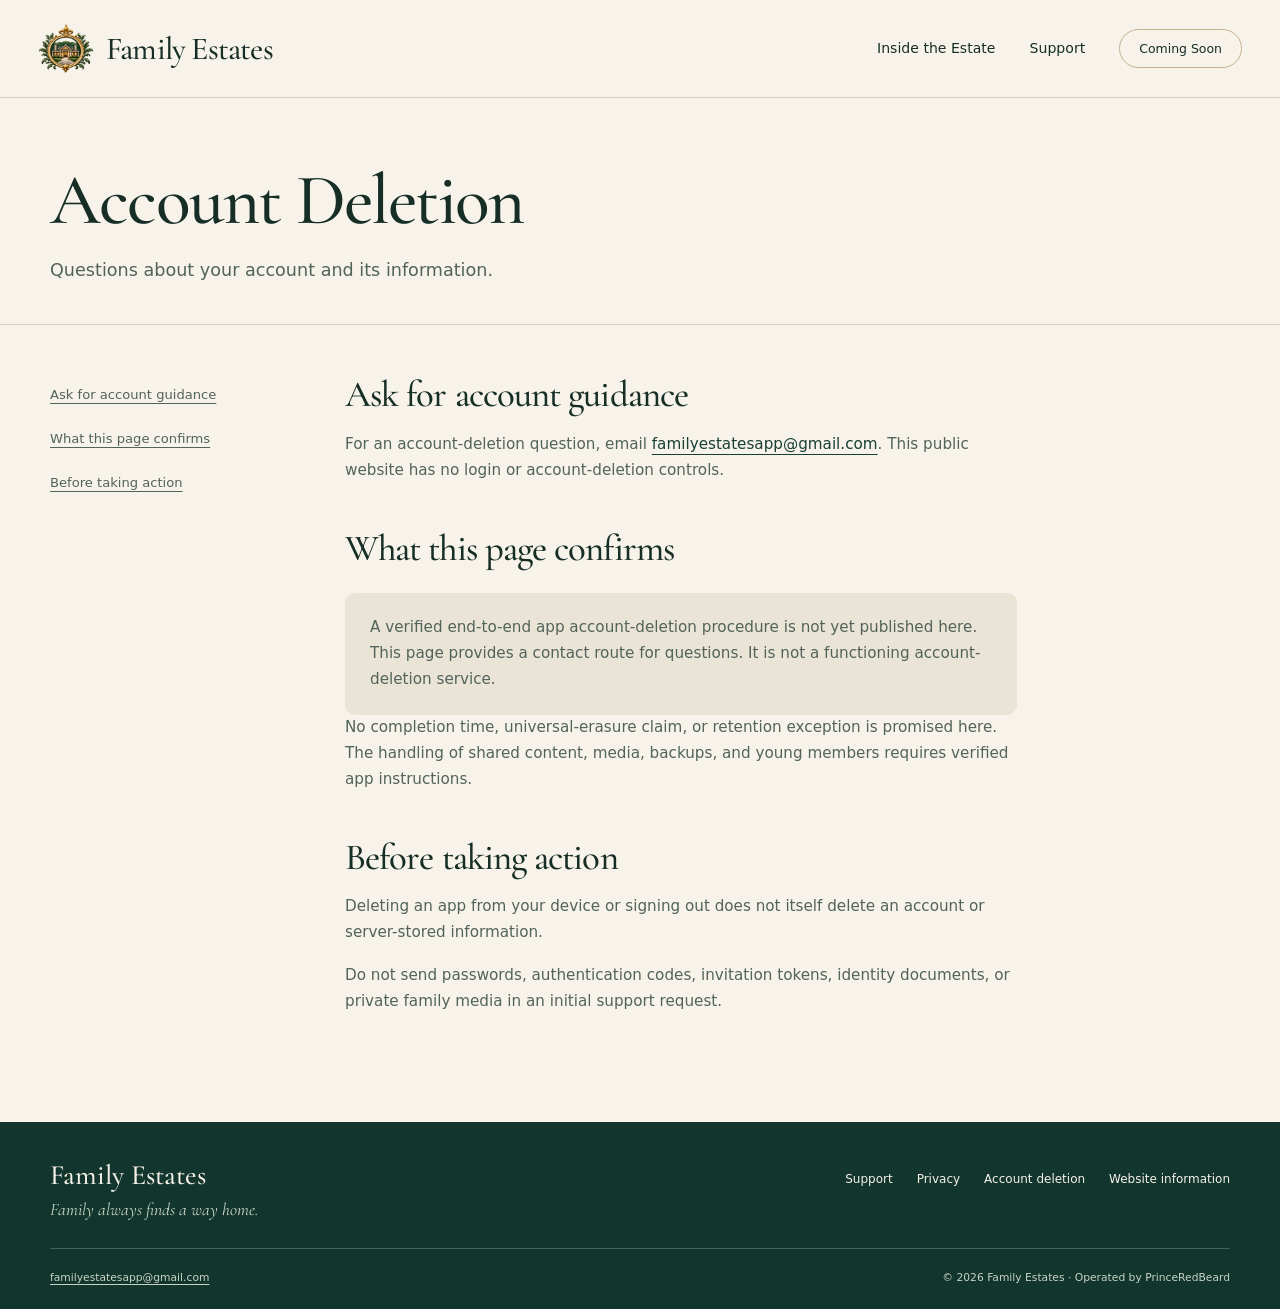
==== docs/account-deletion/index.html @ a688ab06 "Publish Family Estates public website" ====
<!doctype html>
<html lang="en">
<head>
<meta charset="utf-8"><meta name="viewport" content="width=device-width,initial-scale=1">
<title>Account Deletion · Family Estates</title>
<meta name="description" content="Questions about your account and its information."><meta name="theme-color" content="#173f35">
<meta property="og:title" content="Account Deletion · Family Estates"><meta property="og:description" content="Questions about your account and its information."><meta property="og:type" content="website"><meta property="og:url" content="https://davidryckman.github.io/family-estates-site/account-deletion/">
<meta property="og:image" content="https://davidryckman.github.io/family-estates-site/assets/family-estates-neighborhood.webp">
<link rel="canonical" href="https://davidryckman.github.io/family-estates-site/account-deletion/"><link rel="icon" href="../assets/family-estates-icon.webp" type="image/webp">
<link rel="stylesheet" href="../assets/css/site.css">
</head>
<body><a class="skip-link" href="#main">Skip to content</a>
<header class="site-header"><div class="header-inner">
<a class="brand" href="../index.html" aria-label="Family Estates home"><img src="../assets/family-estates-emblem.webp" alt="" width="56" height="50"><span>Family Estates</span></a>
<nav class="main-nav" aria-label="Main navigation"><a href="../index.html#inside">Inside the Estate</a><a href="../support/">Support</a><span class="header-status">Coming Soon</span></nav>
<details class="mobile-menu"><summary>Menu <span aria-hidden="true">+</span></summary><nav aria-label="Mobile navigation"><a href="../index.html#inside">Inside the Estate</a><a href="../support/">Support</a><a href="../privacy/">Privacy</a><a href="../account-deletion/">Account deletion</a></nav></details>
</div></header>
<main id="main"><header class="content-header"><div class="wrap"><h1>Account Deletion</h1><p>Questions about your account and its information.</p></div></header><div class="wrap content-layout"><nav class="page-toc" aria-label="On this page"><a href="#contact">Ask for account guidance</a><a href="#scope">What this page confirms</a><a href="#before">Before taking action</a></nav><article class="page-copy"><section id="contact"><h2>Ask for account guidance</h2><p>For an account-deletion question, email <a href="mailto:familyestatesapp@gmail.com">familyestatesapp@gmail.com</a>. This public website has no login or account-deletion controls.</p></section><section id="scope"><h2>What this page confirms</h2><div class="notice"><p>A verified end-to-end app account-deletion procedure is not yet published here. This page provides a contact route for questions. It is not a functioning account-deletion service.</p></div><p>No completion time, universal-erasure claim, or retention exception is promised here. The handling of shared content, media, backups, and young members requires verified app instructions.</p></section><section id="before"><h2>Before taking action</h2><p>Deleting an app from your device or signing out does not itself delete an account or server-stored information.</p><p>Do not send passwords, authentication codes, invitation tokens, identity documents, or private family media in an initial support request.</p></section></article></div></main>
<footer class="site-footer"><div class="wrap footer-top"><div><a class="footer-brand" href="../index.html">Family Estates</a><p>Family always finds a way home.</p></div><nav class="footer-nav" aria-label="Footer navigation"><a href="../support/">Support</a><a href="../privacy/">Privacy</a><a href="../account-deletion/">Account deletion</a><a href="../terms/">Website information</a></nav></div><div class="wrap footer-bottom"><a href="mailto:familyestatesapp@gmail.com">familyestatesapp@gmail.com</a><p>© 2026 Family Estates · Operated by PrinceRedBeard</p></div></footer>
</body></html>
---- docs/assets/css/site.css ----
@charset "UTF-8";
@font-face{font-family:'Cormorant Garamond';src:url('../fonts/CormorantGaramond.woff') format('woff');font-style:normal;font-weight:300 700;font-display:swap}
@font-face{font-family:'Cormorant Garamond';src:url('../fonts/CormorantGaramond-Italic.woff') format('woff');font-style:italic;font-weight:300 700;font-display:swap}
:root{--paper:#f7f3eb;--surface:#fffcf7;--forest:#173f35;--ink:#172e27;--muted:#52635a;--gold:#906b2f;--line:#d8ccba;--serif:'Cormorant Garamond',Georgia,serif;--sans:system-ui,-apple-system,BlinkMacSystemFont,'Segoe UI',sans-serif;--shadow:0 28px 60px rgb(22 43 34 / .18)}
*{box-sizing:border-box}html{scroll-behavior:smooth;scroll-padding-top:32px;scrollbar-color:var(--gold) var(--paper)}body{margin:0;color:var(--ink);background:var(--paper);font:1rem/1.7 var(--sans);text-rendering:optimizeLegibility}::selection{background:#e2cda6;color:var(--ink)}h1,h2,h3,p,figure{margin:0}h1,h2,h3{font-family:var(--serif);font-weight:500;letter-spacing:-.025em;line-height:1.08;text-wrap:balance}h1{font-size:clamp(4rem,6.7vw,6rem)}h2{font-size:clamp(2.8rem,4.1vw,4rem)}h3{font-size:2rem}h1 em,h2 em{font-weight:400}a{color:inherit;text-underline-offset:.3em;text-decoration-thickness:1px}a:hover{text-decoration-thickness:2px}a,button,summary{-webkit-tap-highlight-color:#d9c39d80}:focus-visible{outline:3px solid var(--gold);outline-offset:5px}img{max-width:100%;height:auto;display:block}button,summary{font:inherit}button,a{touch-action:manipulation}.wrap{width:min(1180px,calc(100% - 56px));margin:auto}.skip-link{position:absolute;z-index:100;top:12px;left:20px;transform:translateY(-160%);padding:12px 20px;background:var(--forest);color:white}.skip-link:focus{transform:none}.site-header{border-bottom:1px solid var(--line);background:var(--paper)}.header-inner{max-width:1340px;min-height:97px;padding:14px 38px;margin:auto;display:flex;align-items:center;justify-content:space-between;gap:24px}.brand{display:flex;align-items:center;gap:12px;text-decoration:none;font:500 2rem/1.1 var(--serif);letter-spacing:-.025em;white-space:nowrap}.brand img{width:56px;height:50px;object-fit:contain}.main-nav{display:flex;align-items:center;gap:34px;font-size:.88rem}.main-nav a{display:flex;align-items:center;min-height:44px;text-decoration:none}.main-nav a:hover{text-decoration:underline}.header-status{border:1px solid #c5b291;border-radius:30px;padding:8px 19px;font-size:.78rem;white-space:nowrap}.mobile-menu{display:none}.welcome{padding:55px 0 0}.welcome-layout{display:grid;grid-template-columns:1.1fr .9fr;align-items:center;gap:68px;padding-bottom:46px}.welcome-copy{padding:10px 0}.hero-emblem{width:118px;height:auto;margin-bottom:23px}.welcome-copy h1{margin-bottom:16px}.hero-tagline{font:400 clamp(1.75rem,2.4vw,2.3rem)/1.2 var(--serif);color:var(--forest);margin-bottom:26px}.hero-tagline em{font-size:1.12em}.hero-intro{color:var(--muted);font-size:1rem;max-width:45ch;line-height:1.8}.welcome-actions{display:flex;align-items:center;gap:27px;margin:30px 0 17px}.button{display:inline-flex;align-items:center;justify-content:center;min-height:52px;padding:13px 32px;border:0;border-radius:7px;color:var(--surface);background:var(--forest);font:.9rem/1.4 var(--sans);font-weight:600;text-decoration:none}.button:disabled{opacity:1;cursor:default}.button:not(:disabled):hover{background:#28594b}.text-link{display:inline-flex;align-items:center;gap:20px;min-height:44px;font-size:.9rem;text-decoration:none;border-bottom:1px solid var(--gold);line-height:1.5}.text-link svg{width:18px;height:18px;fill:none;stroke:currentColor;stroke-width:1.4;flex:none}.text-link:hover{color:var(--forest);border-bottom-width:2px}.availability{font-size:.75rem;color:var(--muted)}.welcome-preview{position:relative;justify-self:center}.phone-frame{width:276px;border:8px solid #20382e;border-radius:42px;overflow:hidden;box-shadow:var(--shadow);background:#20382e;transform:rotate(3deg)}.phone-frame img{width:100%;height:auto}.welcome-preview figcaption{font-size:.65rem;color:var(--muted);text-align:center;margin-top:22px}.brand-promise{border-top:1px solid var(--line);padding:24px 0;display:flex;align-items:center;justify-content:center;gap:26px}.brand-promise p{font:500 1rem/1.5 var(--serif);letter-spacing:.1em;text-transform:uppercase;text-align:center}.brand-promise span{height:1px;width:64px;background:#b59b6c}.estate-section{padding:85px 0 70px;background:var(--surface);border-top:1px solid var(--line)}.estate-heading{display:grid;grid-template-columns:1.1fr .9fr;gap:75px;align-items:end;margin-bottom:38px}.estate-heading p{max-width:44ch;color:var(--muted);padding-bottom:4px}.estate-scene img{width:100%;aspect-ratio:2.4;object-fit:cover;object-position:center 57%;border-radius:12px}.estate-scene figcaption{font-size:.71rem;color:var(--muted);margin-top:11px}.family-life{padding:90px 0 100px}.family-life-layout{display:grid;grid-template-columns:1.1fr 1fr;gap:100px}.family-life-intro>p{max-width:41ch;color:var(--muted);margin-top:22px}.memory-pair{position:relative;margin-top:34px;padding:0 53px 58px 0}.memory-main{background:var(--surface);padding:10px 10px 15px;box-shadow:0 10px 28px rgb(22 43 34/.1);transform:rotate(-3deg)}.memory-main img{width:100%;aspect-ratio:1.5;object-fit:cover}.memory-main figcaption{font:italic 1.1rem/1.2 var(--serif);padding:14px 4px 0;max-width:68%;text-align:left}.memory-small{position:absolute;right:0;bottom:0;width:42%;border:7px solid var(--surface);box-shadow:0 10px 25px rgb(22 43 34/.15);transform:rotate(7deg)}.memory-small img{aspect-ratio:1.04;object-fit:cover}.family-life-intro>.image-note{font-size:.7rem;margin-top:22px}.feature-list article{padding:27px 0;border-top:1px solid var(--line)}.feature-list article:first-child{padding-top:0;border-top:0}.feature-list h3{font-size:2.1rem;margin-bottom:9px}.feature-list article p{font-size:.92rem;color:var(--muted);line-height:1.8;max-width:43ch}.feature-note{border-top:1px solid var(--line);padding-top:21px;color:var(--muted);font-size:.72rem}.estate-preview-section{padding:88px 0;background:#e9e5d9}.estate-preview-layout{display:grid;grid-template-columns:1fr 1fr;align-items:center;gap:110px}.sample-app{background:var(--surface);border-radius:16px;overflow:hidden;box-shadow:0 16px 40px rgb(22 43 34/.12)}.sample-top{display:flex;align-items:center;gap:8px;padding:15px 20px;font:600 1.3rem var(--serif)}.sample-top img{width:34px}.sample-label{margin-left:auto;font:.6rem var(--sans);color:var(--muted)}.sample-banner{width:100%;aspect-ratio:3.5;object-fit:cover;object-position:center 62%}.sample-body{padding:22px 25px}.sample-body h3{font-size:2rem}.sample-subtitle{font:italic 1.1rem var(--serif);color:var(--muted);margin:4px 0 21px}.sample-post{display:flex;gap:11px;align-items:center}.avatar{display:grid;place-items:center;flex:none;width:34px;height:34px;border-radius:50%;background:#d9e1d6;color:var(--forest);font:600 .9rem var(--serif)}.sample-post strong{font-size:.75rem}.sample-post p{font-size:.72rem;color:var(--muted);line-height:1.5;margin-top:3px}.sample-photo{width:100%;aspect-ratio:2.2;object-fit:cover;margin:14px 0;border-radius:8px}.sample-reply{display:flex;gap:10px;align-items:center;font-size:.7rem;line-height:1.5}.second{background:#e9ddc9}.sample-reply strong{font-size:.7rem}.close-copy h2{margin-bottom:28px}.close-copy p{color:var(--muted);margin-bottom:20px;max-width:43ch}.close-copy .text-link{margin-top:8px}.closing{background:var(--forest);color:var(--surface);padding:65px 0;text-align:center}.closing img{width:96px;margin:0 auto 26px}.closing h2{font-size:clamp(2.5rem,4vw,3.7rem);line-height:1.15;margin-bottom:26px}.light-button{background:#efe3ce;color:var(--forest)}.closing p{font-size:.75rem;color:#e1e5d9;margin-top:20px}.site-footer{background:#12362d;color:#f5f1e8;padding:36px 0 22px}.footer-top{display:flex;justify-content:space-between;gap:40px}.footer-brand{font:500 1.75rem var(--serif);text-decoration:none}.footer-top p{font:italic 1.1rem var(--serif);color:#c8d3c5;margin-top:7px}.footer-nav{display:flex;flex-wrap:wrap;align-content:start;gap:4px 24px;max-width:520px}.footer-nav a{display:flex;align-items:center;min-height:44px;font-size:.75rem;text-decoration:none}.footer-nav a:hover{text-decoration:underline}.footer-bottom{border-top:1px solid #456358;margin-top:28px;padding-top:20px;display:flex;justify-content:space-between;gap:20px;font-size:.67rem;color:#c8d3c5}.footer-bottom a{overflow-wrap:anywhere}.site-footer :focus-visible,.closing :focus-visible{outline-color:#e9d5b1}.content-header{padding:64px 0 38px;border-bottom:1px solid var(--line)}.content-header h1{font-size:clamp(3.1rem,5.6vw,5rem);margin-bottom:17px}.content-header p{color:var(--muted);font-size:1.1rem}.content-layout{display:grid;grid-template-columns:220px minmax(0,1fr);gap:75px;padding:50px 0 90px}.page-toc{position:sticky;top:28px;align-self:start}.page-toc a{display:block;font-size:.82rem;min-height:44px;padding:9px 0;color:var(--muted)}.page-copy{max-width:66ch;min-width:0}.page-copy section+section{margin-top:45px}.page-copy h2{font-size:2.3rem;margin-bottom:17px}.page-copy p{margin-bottom:17px;overflow-wrap:anywhere;color:var(--muted);font-size:.95rem}.page-copy a{color:var(--forest)}.notice{padding:22px 25px;background:#eae4d7;border-radius:10px;margin-top:25px}.notice p:last-child{margin-bottom:0}.error-page{min-height:62vh;padding:85px 0}.error-page h1{font-size:4rem;margin-bottom:25px}.error-page p{margin-bottom:30px}.error-page .text-link{margin-left:25px}
@media(min-width:1000px) and (prefers-reduced-motion:no-preference){.phone-frame{animation:arrive .9s cubic-bezier(.16,1,.3,1) both}@keyframes arrive{from{transform:translateY(15px) rotate(0deg);}to{transform:translateY(0) rotate(3deg);}}}
@media(max-width:1050px){.welcome-layout{gap:35px}.estate-heading{gap:45px}.family-life-layout{gap:60px}.estate-preview-layout{gap:55px}.footer-nav{max-width:400px}.brand{font-size:1.75rem}.main-nav{gap:22px}}
@media(max-width:800px){.wrap{width:calc(100% - 44px)}.header-inner{min-height:80px;padding:12px 22px;gap:16px}.brand{font-size:1.65rem;gap:8px}.brand img{width:43px;height:39px}.main-nav{display:none}.mobile-menu{display:block;position:relative;font-size:.8rem}.mobile-menu summary{cursor:pointer;list-style:none;min-height:44px;padding:10px 0 10px 12px}.mobile-menu summary::-webkit-details-marker{display:none}.mobile-menu summary span{display:inline-block;margin-left:10px;font-size:1rem}.mobile-menu[open] summary span{transform:rotate(45deg)}.mobile-menu nav{position:absolute;z-index:20;right:0;top:53px;width:220px;background:var(--surface);padding:14px 20px;box-shadow:0 12px 25px rgb(22 43 34/.18);border-radius:8px}.mobile-menu nav a{display:block;padding:10px 0;min-height:44px;text-decoration:none}.welcome{padding-top:35px}.welcome-layout{grid-template-columns:1fr;gap:35px;padding-bottom:30px}.welcome-copy{text-align:center;padding:0}.hero-emblem{width:90px;margin:0 auto 18px}.welcome-copy h1{font-size:clamp(2.9rem,14vw,3.55rem);margin-bottom:14px}.hero-tagline{font-size:1.85rem;margin-bottom:22px}.hero-intro{max-width:44ch;margin:auto;font-size:.93rem}.welcome-actions{justify-content:center;gap:25px;margin:25px 0 16px}.availability{font-size:.7rem}.phone-frame{width:245px;border-radius:36px;transform:rotate(2deg)}.welcome-preview figcaption{font-size:.62rem;margin-top:19px}.brand-promise{padding:23px 0;gap:15px}.brand-promise p{font-size:.77rem;letter-spacing:.07em}.brand-promise span{width:26px;flex:none}.estate-section{padding:50px 0 43px}.estate-heading{grid-template-columns:1fr;gap:22px;margin-bottom:28px}.estate-heading h2{font-size:2.9rem}.estate-heading p{font-size:.94rem;max-width:48ch}.estate-scene img{aspect-ratio:1.4;object-position:center 60%}.estate-scene figcaption{font-size:.65rem;line-height:1.6}.family-life{padding:55px 0}.family-life-layout{grid-template-columns:1fr;gap:45px}.family-life-intro h2{font-size:2.9rem}.family-life-intro>p{font-size:.93rem;max-width:45ch}.memory-pair{max-width:480px;margin:30px auto 0;padding-right:45px;padding-bottom:55px}.family-life-intro>.image-note{font-size:.65rem;text-align:center;margin-top:20px}.feature-list article{padding:22px 0}.feature-list article:first-child{padding-top:22px;border-top:1px solid var(--line)}.feature-list h3{font-size:2rem}.feature-list article p{max-width:55ch}.estate-preview-section{padding:48px 0}.estate-preview-layout{grid-template-columns:1fr;gap:40px}.sample-app{max-width:480px;width:100%;margin:auto}.sample-top{padding:13px 16px}.sample-body{padding:20px}.sample-label{font-size:.58rem}.sample-body h3{font-size:1.9rem}.close-copy h2{font-size:2.9rem;margin-bottom:23px}.close-copy p{font-size:.93rem;max-width:50ch}.close-copy .text-link{font-size:.82rem;gap:14px}.closing{padding:50px 0}.closing img{width:80px}.closing h2{font-size:2.7rem}.footer-top{display:block}.footer-nav{margin-top:22px;gap:0 22px;max-width:none}.footer-bottom{display:block;margin-top:20px}.footer-bottom p{margin-top:14px;line-height:1.7}.site-footer{padding-top:29px}.content-header{padding:45px 0 28px}.content-header h1{font-size:3.4rem}.content-header p{font-size:1rem}.content-layout{display:block;padding:25px 0 60px}.page-toc{position:static;border-bottom:1px solid var(--line);padding-bottom:20px;margin-bottom:30px;display:flex;flex-wrap:wrap;gap:0 20px}.page-toc a{font-size:.8rem}.page-copy h2{font-size:2.1rem}.page-copy p{font-size:.93rem}.page-copy section+section{margin-top:32px}.notice{padding:19px}.error-page .text-link{margin-left:0;margin-top:20px;display:table}.error-page h1{font-size:3.2rem}}
@media(max-width:380px){.wrap{width:calc(100% - 36px)}.header-inner{padding-inline:18px}.brand{font-size:1.45rem}.brand img{width:36px}.welcome-copy h1{font-size:2.9rem}.hero-tagline{font-size:1.65rem}.welcome-actions{gap:20px}.button{padding:13px 24px}.brand-promise{gap:10px}.brand-promise p{font-size:.68rem}.brand-promise span{width:19px}.estate-heading h2,.family-life-intro h2,.close-copy h2{font-size:2.6rem}.sample-top{gap:5px;font-size:1.1rem}.sample-label{font-size:.52rem}.sample-top img{width:28px}.sample-body{padding:17px}.sample-post{gap:8px}.sample-post strong{font-size:.7rem}.closing h2{font-size:2.4rem}}
@media(prefers-reduced-motion:reduce){html{scroll-behavior:auto}*,*:before,*:after{animation:none!important;transition:none!important}}
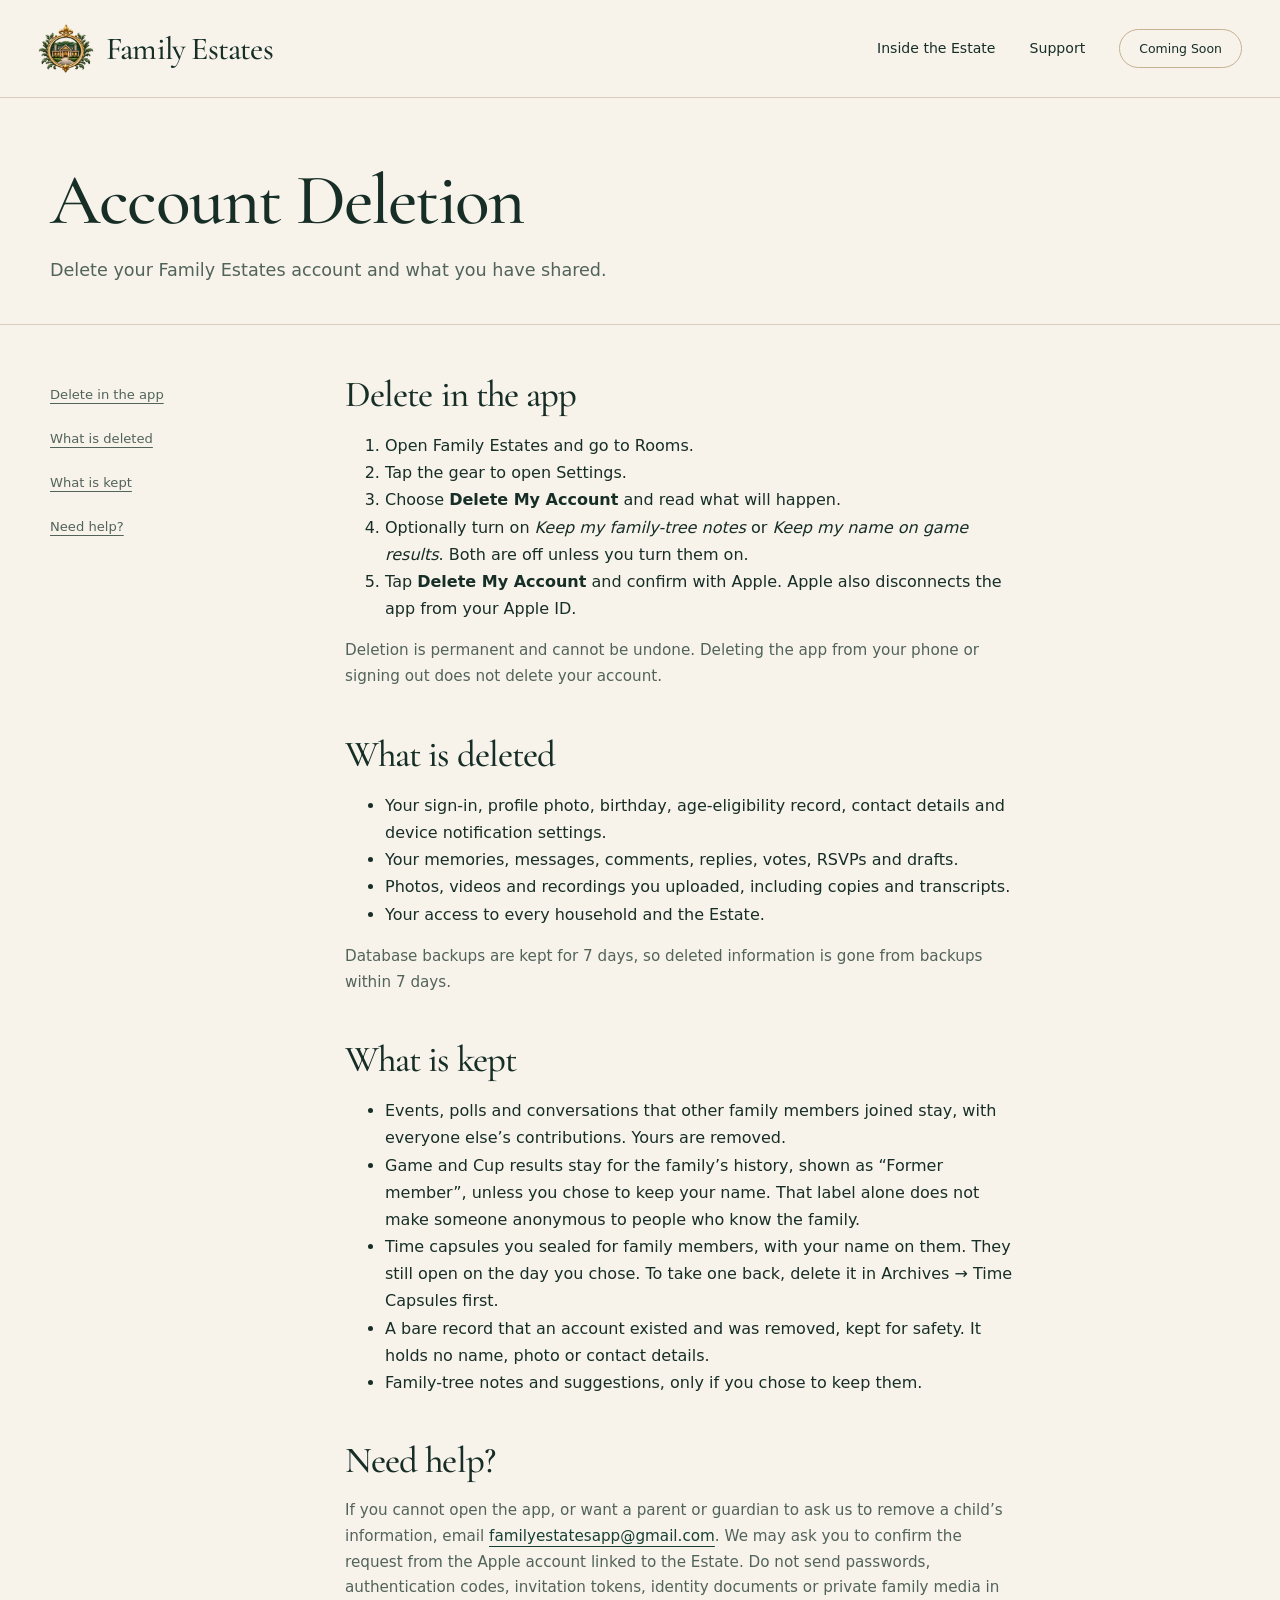
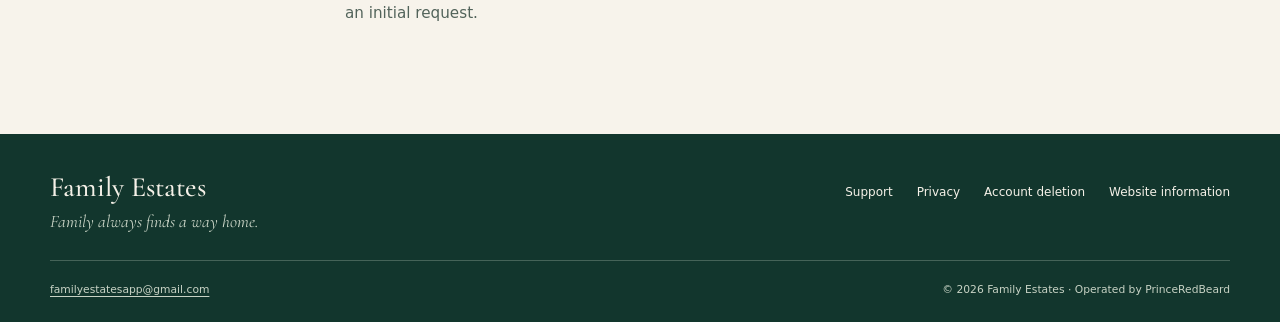
==== commit c4052a81: "Publish app privacy policy and account-deletion page Replace the website-only privacy notice with a " ====
--- a/docs/account-deletion/index.html
+++ b/docs/account-deletion/index.html
@@ -3,8 +3,8 @@
 <head>
 <meta charset="utf-8"><meta name="viewport" content="width=device-width,initial-scale=1">
 <title>Account Deletion · Family Estates</title>
-<meta name="description" content="Questions about your account and its information."><meta name="theme-color" content="#173f35">
-<meta property="og:title" content="Account Deletion · Family Estates"><meta property="og:description" content="Questions about your account and its information."><meta property="og:type" content="website"><meta property="og:url" content="https://davidryckman.github.io/family-estates-site/account-deletion/">
+<meta name="description" content="How to delete your Family Estates account and what is deleted or kept."><meta name="theme-color" content="#173f35">
+<meta property="og:title" content="Account Deletion · Family Estates"><meta property="og:description" content="How to delete your Family Estates account and what is deleted or kept."><meta property="og:type" content="website"><meta property="og:url" content="https://davidryckman.github.io/family-estates-site/account-deletion/">
 <meta property="og:image" content="https://davidryckman.github.io/family-estates-site/assets/family-estates-neighborhood.webp">
 <link rel="canonical" href="https://davidryckman.github.io/family-estates-site/account-deletion/"><link rel="icon" href="../assets/family-estates-icon.webp" type="image/webp">
 <link rel="stylesheet" href="../assets/css/site.css">
@@ -15,6 +15,11 @@
 <nav class="main-nav" aria-label="Main navigation"><a href="../index.html#inside">Inside the Estate</a><a href="../support/">Support</a><span class="header-status">Coming Soon</span></nav>
 <details class="mobile-menu"><summary>Menu <span aria-hidden="true">+</span></summary><nav aria-label="Mobile navigation"><a href="../index.html#inside">Inside the Estate</a><a href="../support/">Support</a><a href="../privacy/">Privacy</a><a href="../account-deletion/">Account deletion</a></nav></details>
 </div></header>
-<main id="main"><header class="content-header"><div class="wrap"><h1>Account Deletion</h1><p>Questions about your account and its information.</p></div></header><div class="wrap content-layout"><nav class="page-toc" aria-label="On this page"><a href="#contact">Ask for account guidance</a><a href="#scope">What this page confirms</a><a href="#before">Before taking action</a></nav><article class="page-copy"><section id="contact"><h2>Ask for account guidance</h2><p>For an account-deletion question, email <a href="mailto:familyestatesapp@gmail.com">familyestatesapp@gmail.com</a>. This public website has no login or account-deletion controls.</p></section><section id="scope"><h2>What this page confirms</h2><div class="notice"><p>A verified end-to-end app account-deletion procedure is not yet published here. This page provides a contact route for questions. It is not a functioning account-deletion service.</p></div><p>No completion time, universal-erasure claim, or retention exception is promised here. The handling of shared content, media, backups, and young members requires verified app instructions.</p></section><section id="before"><h2>Before taking action</h2><p>Deleting an app from your device or signing out does not itself delete an account or server-stored information.</p><p>Do not send passwords, authentication codes, invitation tokens, identity documents, or private family media in an initial support request.</p></section></article></div></main>
+<main id="main"><header class="content-header"><div class="wrap"><h1>Account Deletion</h1><p>Delete your Family Estates account and what you have shared.</p></div></header><div class="wrap content-layout"><nav class="page-toc" aria-label="On this page"><a href="#steps">Delete in the app</a><a href="#deleted">What is deleted</a><a href="#kept">What is kept</a><a href="#help">Need help?</a></nav><article class="page-copy">
+<section id="steps"><h2>Delete in the app</h2><ol><li>Open Family Estates and go to Rooms.</li><li>Tap the gear to open Settings.</li><li>Choose <strong>Delete My Account</strong> and read what will happen.</li><li>Optionally turn on <em>Keep my family-tree notes</em> or <em>Keep my name on game results</em>. Both are off unless you turn them on.</li><li>Tap <strong>Delete My Account</strong> and confirm with Apple. Apple also disconnects the app from your Apple ID.</li></ol><p>Deletion is permanent and cannot be undone. Deleting the app from your phone or signing out does not delete your account.</p></section>
+<section id="deleted"><h2>What is deleted</h2><ul><li>Your sign-in, profile photo, birthday, age-eligibility record, contact details and device notification settings.</li><li>Your memories, messages, comments, replies, votes, RSVPs and drafts.</li><li>Photos, videos and recordings you uploaded, including copies and transcripts.</li><li>Your access to every household and the Estate.</li></ul><p>Database backups are kept for 7 days, so deleted information is gone from backups within 7 days.</p></section>
+<section id="kept"><h2>What is kept</h2><ul><li>Events, polls and conversations that other family members joined stay, with everyone else&rsquo;s contributions. Yours are removed.</li><li>Game and Cup results stay for the family&rsquo;s history, shown as &ldquo;Former member&rdquo;, unless you chose to keep your name. That label alone does not make someone anonymous to people who know the family.</li><li>Time capsules you sealed for family members, with your name on them. They still open on the day you chose. To take one back, delete it in Archives &rarr; Time Capsules first.</li><li>A bare record that an account existed and was removed, kept for safety. It holds no name, photo or contact details.</li><li>Family-tree notes and suggestions, only if you chose to keep them.</li></ul></section>
+<section id="help"><h2>Need help?</h2><p>If you cannot open the app, or want a parent or guardian to ask us to remove a child&rsquo;s information, email <a href="mailto:familyestatesapp@gmail.com">familyestatesapp@gmail.com</a>. We may ask you to confirm the request from the Apple account linked to the Estate. Do not send passwords, authentication codes, invitation tokens, identity documents or private family media in an initial request.</p></section>
+</article></div></main>
 <footer class="site-footer"><div class="wrap footer-top"><div><a class="footer-brand" href="../index.html">Family Estates</a><p>Family always finds a way home.</p></div><nav class="footer-nav" aria-label="Footer navigation"><a href="../support/">Support</a><a href="../privacy/">Privacy</a><a href="../account-deletion/">Account deletion</a><a href="../terms/">Website information</a></nav></div><div class="wrap footer-bottom"><a href="mailto:familyestatesapp@gmail.com">familyestatesapp@gmail.com</a><p>© 2026 Family Estates · Operated by PrinceRedBeard</p></div></footer>
 </body></html>
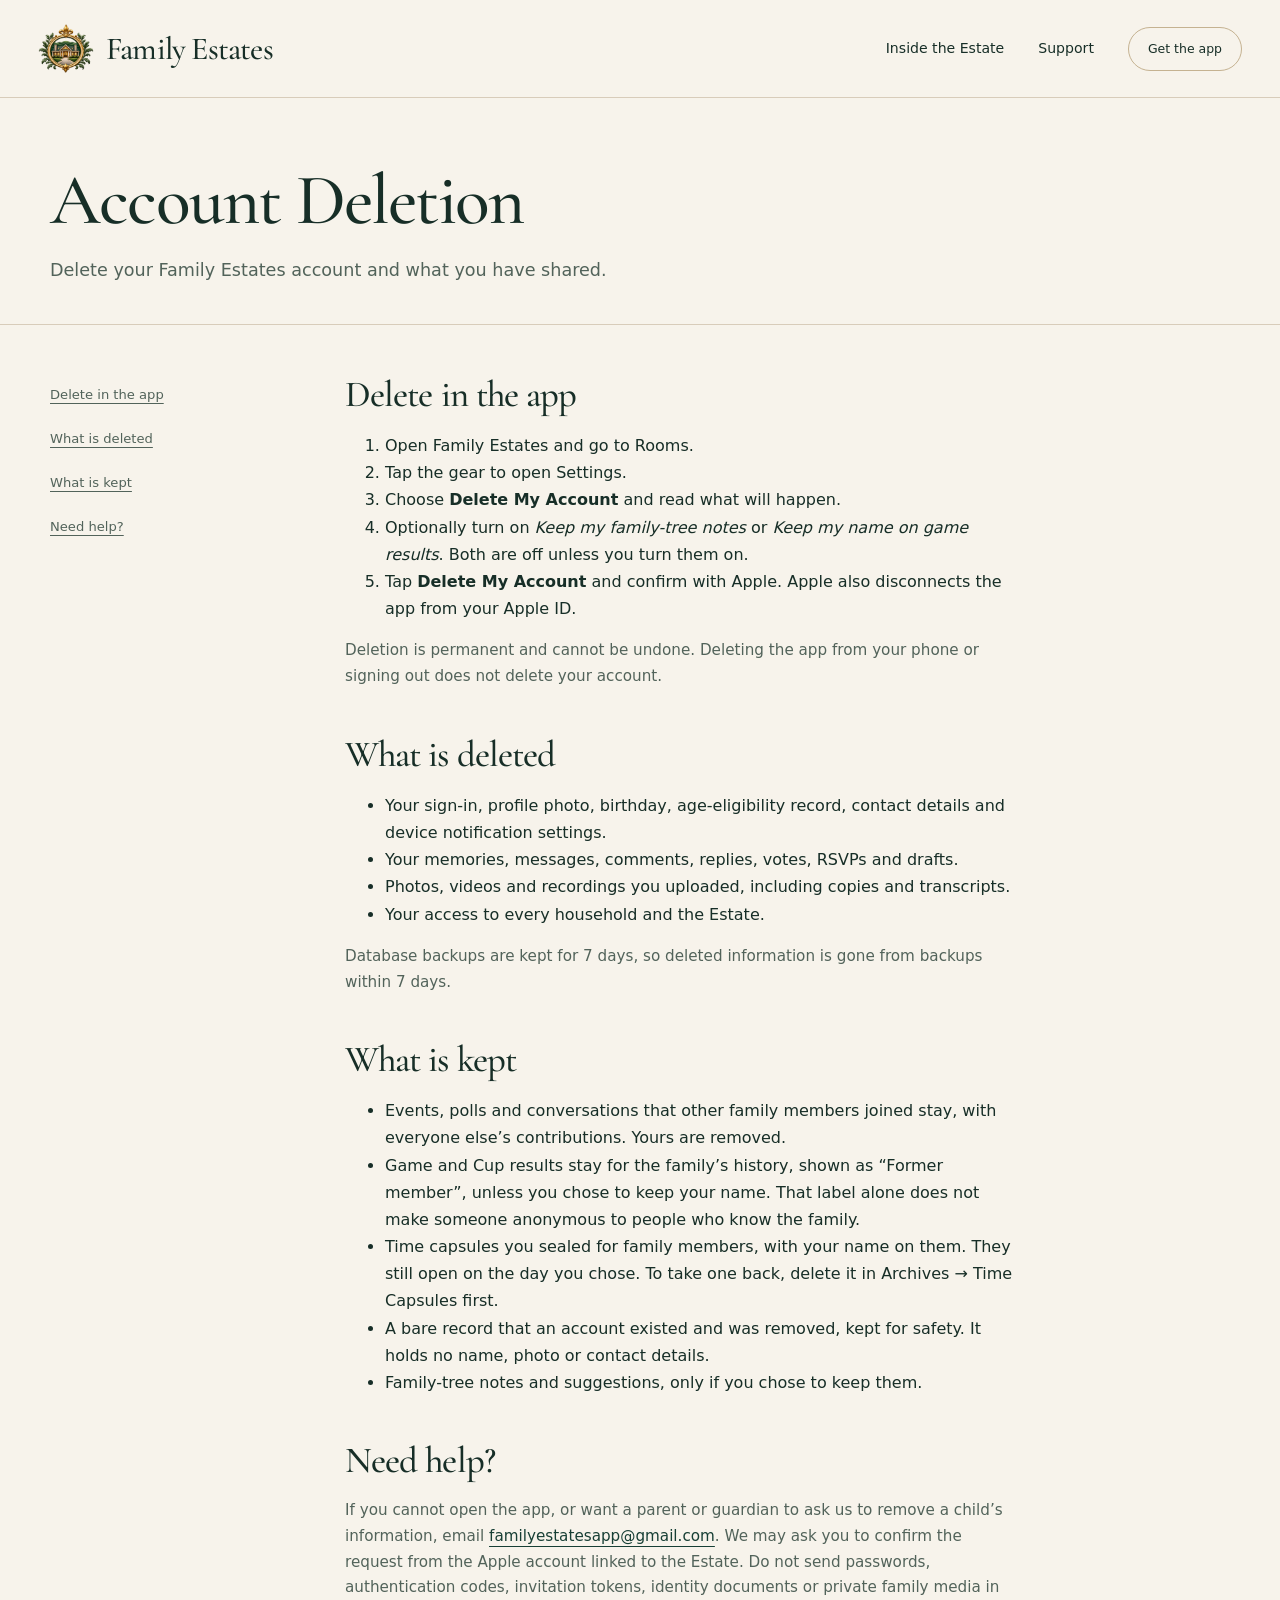
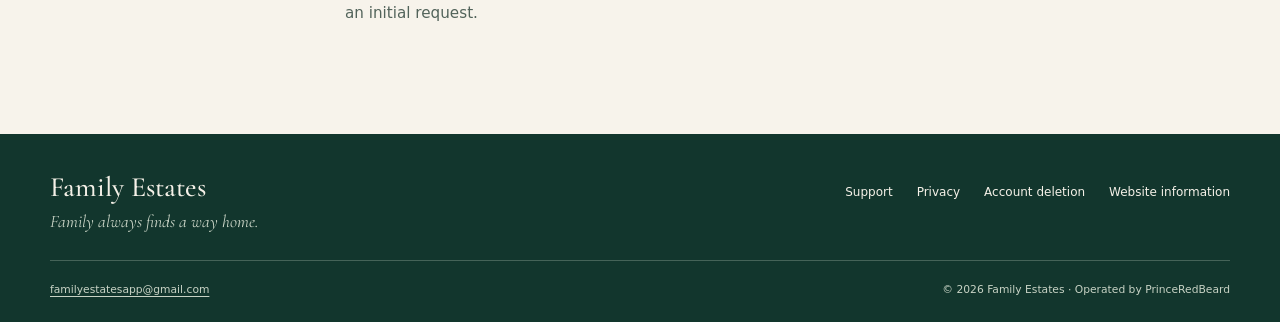
==== commit db2aaaef: "Add welcome page, remove Coming Soon labels New /welcome/ page with three install steps (App Store, " ====
--- a/docs/account-deletion/index.html
+++ b/docs/account-deletion/index.html
@@ -12,7 +12,7 @@
 <body><a class="skip-link" href="#main">Skip to content</a>
 <header class="site-header"><div class="header-inner">
 <a class="brand" href="../index.html" aria-label="Family Estates home"><img src="../assets/family-estates-emblem.webp" alt="" width="56" height="50"><span>Family Estates</span></a>
-<nav class="main-nav" aria-label="Main navigation"><a href="../index.html#inside">Inside the Estate</a><a href="../support/">Support</a><span class="header-status">Coming Soon</span></nav>
+<nav class="main-nav" aria-label="Main navigation"><a href="../index.html#inside">Inside the Estate</a><a href="../support/">Support</a><a class="header-status" href="../welcome/">Get the app</a></nav>
 <details class="mobile-menu"><summary>Menu <span aria-hidden="true">+</span></summary><nav aria-label="Mobile navigation"><a href="../index.html#inside">Inside the Estate</a><a href="../support/">Support</a><a href="../privacy/">Privacy</a><a href="../account-deletion/">Account deletion</a></nav></details>
 </div></header>
 <main id="main"><header class="content-header"><div class="wrap"><h1>Account Deletion</h1><p>Delete your Family Estates account and what you have shared.</p></div></header><div class="wrap content-layout"><nav class="page-toc" aria-label="On this page"><a href="#steps">Delete in the app</a><a href="#deleted">What is deleted</a><a href="#kept">What is kept</a><a href="#help">Need help?</a></nav><article class="page-copy">
--- a/docs/assets/css/site.css
+++ b/docs/assets/css/site.css
@@ -8,3 +8,6 @@
 @media(max-width:800px){.wrap{width:calc(100% - 44px)}.header-inner{min-height:80px;padding:12px 22px;gap:16px}.brand{font-size:1.65rem;gap:8px}.brand img{width:43px;height:39px}.main-nav{display:none}.mobile-menu{display:block;position:relative;font-size:.8rem}.mobile-menu summary{cursor:pointer;list-style:none;min-height:44px;padding:10px 0 10px 12px}.mobile-menu summary::-webkit-details-marker{display:none}.mobile-menu summary span{display:inline-block;margin-left:10px;font-size:1rem}.mobile-menu[open] summary span{transform:rotate(45deg)}.mobile-menu nav{position:absolute;z-index:20;right:0;top:53px;width:220px;background:var(--surface);padding:14px 20px;box-shadow:0 12px 25px rgb(22 43 34/.18);border-radius:8px}.mobile-menu nav a{display:block;padding:10px 0;min-height:44px;text-decoration:none}.welcome{padding-top:35px}.welcome-layout{grid-template-columns:1fr;gap:35px;padding-bottom:30px}.welcome-copy{text-align:center;padding:0}.hero-emblem{width:90px;margin:0 auto 18px}.welcome-copy h1{font-size:clamp(2.9rem,14vw,3.55rem);margin-bottom:14px}.hero-tagline{font-size:1.85rem;margin-bottom:22px}.hero-intro{max-width:44ch;margin:auto;font-size:.93rem}.welcome-actions{justify-content:center;gap:25px;margin:25px 0 16px}.availability{font-size:.7rem}.phone-frame{width:245px;border-radius:36px;transform:rotate(2deg)}.welcome-preview figcaption{font-size:.62rem;margin-top:19px}.brand-promise{padding:23px 0;gap:15px}.brand-promise p{font-size:.77rem;letter-spacing:.07em}.brand-promise span{width:26px;flex:none}.estate-section{padding:50px 0 43px}.estate-heading{grid-template-columns:1fr;gap:22px;margin-bottom:28px}.estate-heading h2{font-size:2.9rem}.estate-heading p{font-size:.94rem;max-width:48ch}.estate-scene img{aspect-ratio:1.4;object-position:center 60%}.estate-scene figcaption{font-size:.65rem;line-height:1.6}.family-life{padding:55px 0}.family-life-layout{grid-template-columns:1fr;gap:45px}.family-life-intro h2{font-size:2.9rem}.family-life-intro>p{font-size:.93rem;max-width:45ch}.memory-pair{max-width:480px;margin:30px auto 0;padding-right:45px;padding-bottom:55px}.family-life-intro>.image-note{font-size:.65rem;text-align:center;margin-top:20px}.feature-list article{padding:22px 0}.feature-list article:first-child{padding-top:22px;border-top:1px solid var(--line)}.feature-list h3{font-size:2rem}.feature-list article p{max-width:55ch}.estate-preview-section{padding:48px 0}.estate-preview-layout{grid-template-columns:1fr;gap:40px}.sample-app{max-width:480px;width:100%;margin:auto}.sample-top{padding:13px 16px}.sample-body{padding:20px}.sample-label{font-size:.58rem}.sample-body h3{font-size:1.9rem}.close-copy h2{font-size:2.9rem;margin-bottom:23px}.close-copy p{font-size:.93rem;max-width:50ch}.close-copy .text-link{font-size:.82rem;gap:14px}.closing{padding:50px 0}.closing img{width:80px}.closing h2{font-size:2.7rem}.footer-top{display:block}.footer-nav{margin-top:22px;gap:0 22px;max-width:none}.footer-bottom{display:block;margin-top:20px}.footer-bottom p{margin-top:14px;line-height:1.7}.site-footer{padding-top:29px}.content-header{padding:45px 0 28px}.content-header h1{font-size:3.4rem}.content-header p{font-size:1rem}.content-layout{display:block;padding:25px 0 60px}.page-toc{position:static;border-bottom:1px solid var(--line);padding-bottom:20px;margin-bottom:30px;display:flex;flex-wrap:wrap;gap:0 20px}.page-toc a{font-size:.8rem}.page-copy h2{font-size:2.1rem}.page-copy p{font-size:.93rem}.page-copy section+section{margin-top:32px}.notice{padding:19px}.error-page .text-link{margin-left:0;margin-top:20px;display:table}.error-page h1{font-size:3.2rem}}
 @media(max-width:380px){.wrap{width:calc(100% - 36px)}.header-inner{padding-inline:18px}.brand{font-size:1.45rem}.brand img{width:36px}.welcome-copy h1{font-size:2.9rem}.hero-tagline{font-size:1.65rem}.welcome-actions{gap:20px}.button{padding:13px 24px}.brand-promise{gap:10px}.brand-promise p{font-size:.68rem}.brand-promise span{width:19px}.estate-heading h2,.family-life-intro h2,.close-copy h2{font-size:2.6rem}.sample-top{gap:5px;font-size:1.1rem}.sample-label{font-size:.52rem}.sample-top img{width:28px}.sample-body{padding:17px}.sample-post{gap:8px}.sample-post strong{font-size:.7rem}.closing h2{font-size:2.4rem}}
 @media(prefers-reduced-motion:reduce){html{scroll-behavior:auto}*,*:before,*:after{animation:none!important;transition:none!important}}
+
+.header-status{text-decoration:none}a.header-status:hover{background:var(--surface);text-decoration:none}.steps{list-style:none;margin:30px 0 22px;padding:0;display:grid;gap:0;max-width:52ch}.steps li{display:grid;grid-template-columns:44px 1fr;gap:18px;padding:22px 0;border-top:1px solid var(--line)}.steps li:last-child{border-bottom:1px solid var(--line)}.step-num{display:grid;place-items:center;width:40px;height:40px;border-radius:50%;background:var(--forest);color:var(--surface);font:500 1.35rem/1 var(--serif)}.steps h2{font-size:1.9rem;margin:2px 0 6px}.steps p{color:var(--muted);font-size:.93rem;line-height:1.7;margin:0 0 14px}.steps .step-note{font-size:.75rem;margin:12px 0 0}.button-quiet{background:transparent;color:var(--forest);border:1px solid var(--gold)}.button-quiet:hover{background:var(--surface)!important;color:var(--forest)}
+@media(max-width:800px){.steps{margin-inline:auto;text-align:left}.steps h2{font-size:1.75rem}.steps li{grid-template-columns:38px 1fr;gap:14px}.step-num{width:36px;height:36px;font-size:1.2rem}}
